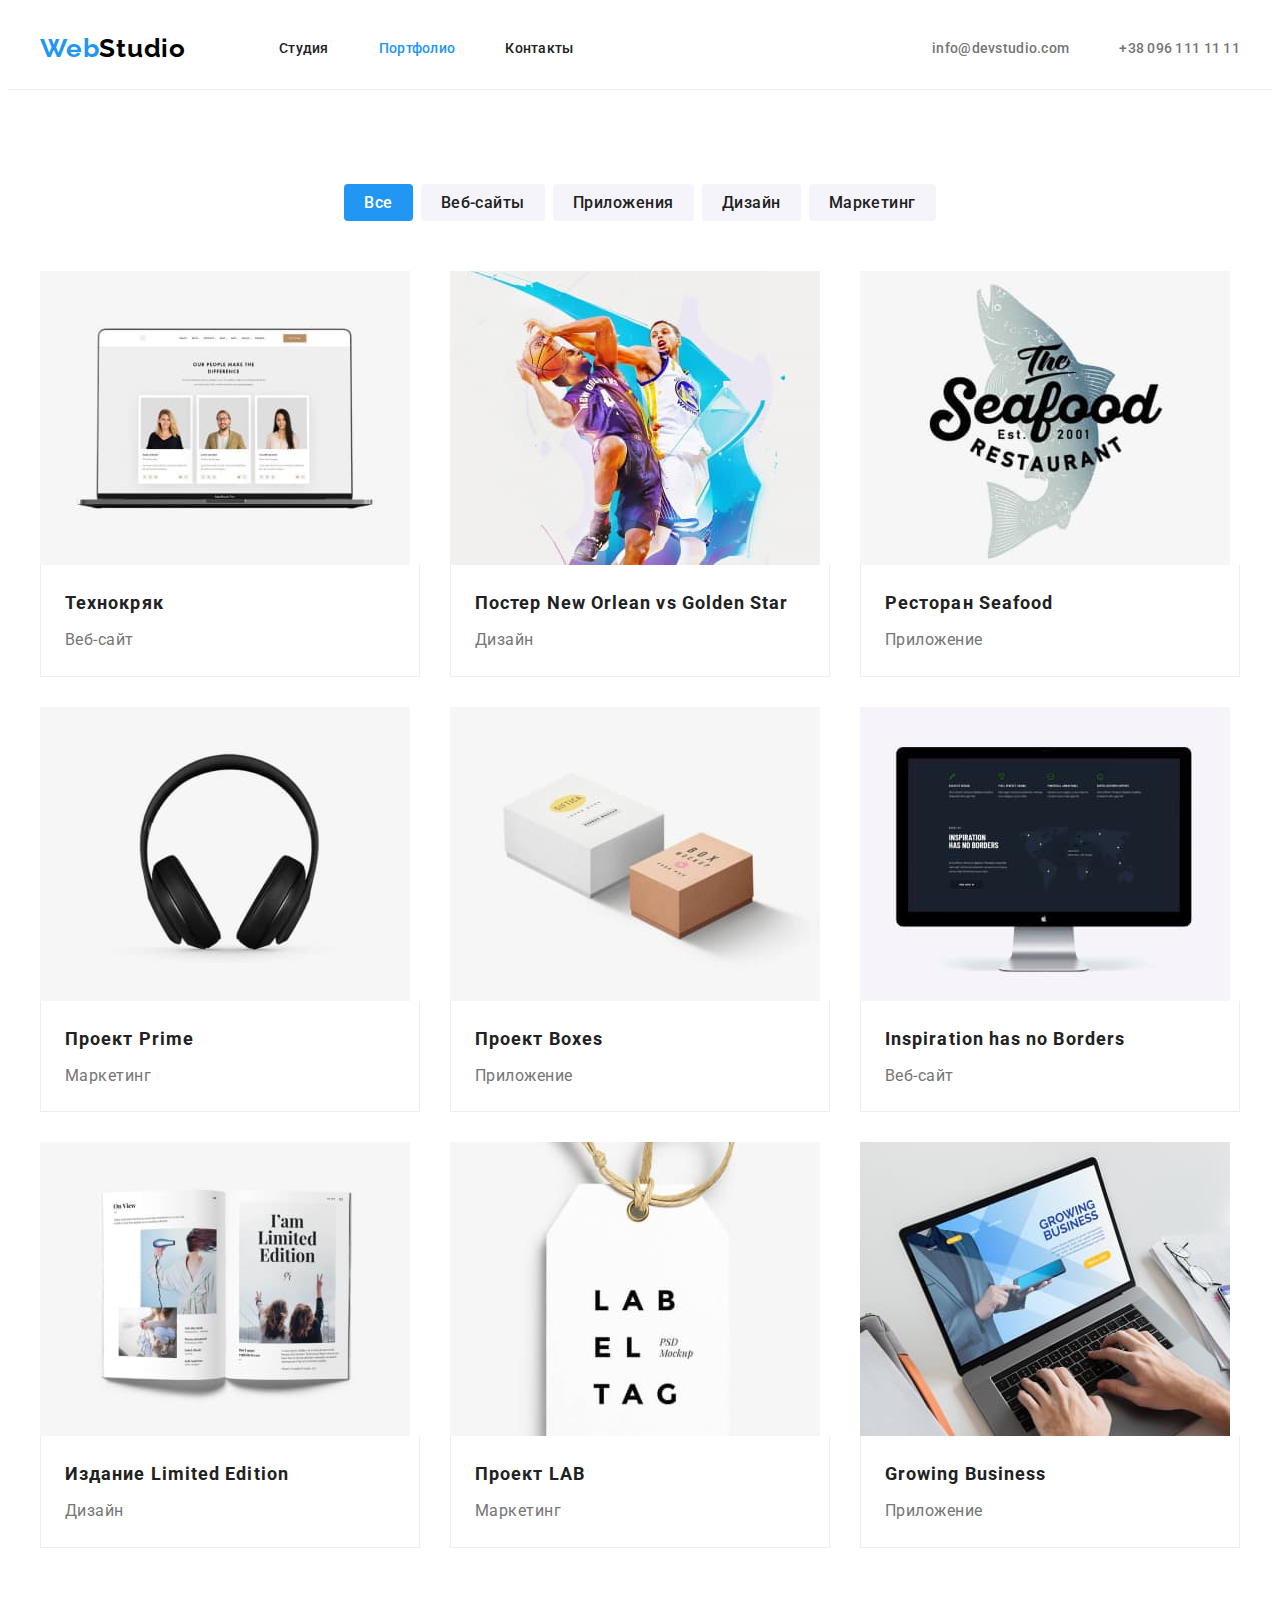
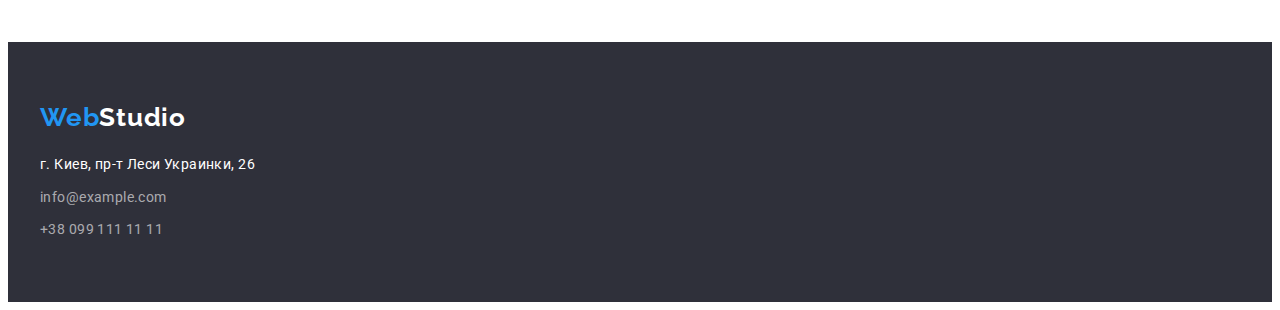
==== portfolio.html @ b58d5ba0 "clone" ====
<!DOCTYPE html>
<html lang="ru">
    <head>
        <meta charset="UTF-8" />
        <meta http-equiv="X-UA-Compatible" content="IE=edge" />
        <meta name="viewport" content="width=device-width, initial-scale=1.0" />
        <title>WebStudio</title>
        <link rel="preconnect" href="https://fonts.googleapis.com" />
        <link rel="preconnect" href="https://fonts.gstatic.com" crossorigin />
        <link
            href="https://fonts.googleapis.com/css2?family=Raleway:wght@700&family=Roboto:wght@400;500;700;900&display=swap"
            rel="stylesheet"
        />
        <link
            rel="stylesheet"
            href="https://cdnjs.cloudflare.com/ajax/libs/modern-normalize/1.1.0/modern-normalize.min.css"
            integrity="sha512-wpPYUAdjBVSE4KJnH1VR1HeZfpl1ub8YT/NKx4PuQ5NmX2tKuGu6U/JRp5y+Y8XG2tV+wKQpNHVUX03MfMFn9Q=="
            crossorigin="anonymous"
            referrerpolicy="no-referrer"
        />
        <link rel="stylesheet" href="./css/style.css" />
    </head>

    <body>
        <!-- HEADER -->
        <header class="header">
            <div class="header-container container">
                <nav class="navigation">
                    <a lang="en" class="logo-header logo" href="./index.html"
                        >Web<span class="logo-accent-header">Studio</span></a
                    >
                    <ul class="nav-list list">
                        <li class="nav-list-item">
                            <a class="nav-list-link" href="./index.html"
                                >Студия</a
                            >
                        </li>
                        <li class="nav-list-item">
                            <a class="nav-list-link current" href=""
                                >Портфолио</a
                            >
                        </li>
                        <li class="nav-list-item">
                            <a class="nav-list-link" href="">Контакты</a>
                        </li>
                    </ul>
                </nav>
                <ul class="contact-list list">
                    <li class="contact-list-item">
                        <a
                            class="contact-list-link"
                            href="mailto:info@devstudio.com"
                            >info@devstudio.com</a
                        >
                    </li>
                    <li class="contact-list-item">
                        <a class="contact-list-link" href="tel:+380961111111"
                            >+38 096 111 11 11</a
                        >
                    </li>
                </ul>
            </div>
        </header>

        <main>
            <section class="portfolio">
                <div class="portfolio-container container">
                    <h1 class="title-portfolio visually-hidden">Наши работы</h1>
                    <ul class="filter list">
                        <li class="filter-item">
                            <button
                                class="filter-item-button current"
                                type="button"
                            >
                                Все
                            </button>
                        </li>
                        <li class="filter-item">
                            <button class="filter-item-button" type="button">
                                Веб-сайты
                            </button>
                        </li>
                        <li class="filter-item">
                            <button class="filter-item-button" type="button">
                                Приложения
                            </button>
                        </li>
                        <li class="filter-item">
                            <button class="filter-item-button" type="button">
                                Дизайн
                            </button>
                        </li>
                        <li class="filter-item">
                            <button class="filter-item-button" type="button">
                                Маркетинг
                            </button>
                        </li>
                    </ul>
                    <ul class="portfolio-list list">
                        <li class="portfolio-item">
                            <a class="project-card" href="">
                                <img
                                    src="./images/laptop.jpg"
                                    alt="Наши люди"
                                    width="370"
                                />
                                <div class="portfolio-description">
                                    <h2 class="project-name">Технокряк</h2>
                                    <p class="project-type">Веб-сайт</p>
                                </div>
                            </a>
                        </li>
                        <li class="portfolio-item">
                            <a class="project-card" href="">
                                <img
                                    src="./images/basketball.jpg"
                                    alt="Баскетбол"
                                    width="370"
                                />
                                <div class="portfolio-description">
                                    <h2 class="project-name">
                                        Постер
                                        <span lang="en"
                                            >New Orlean vs Golden Star</span
                                        >
                                    </h2>
                                    <p class="project-type">Дизайн</p>
                                </div>
                            </a>
                        </li>
                        <li class="portfolio-item">
                            <a class="project-card" href="">
                                <img
                                    src="./images/seafood.jpg"
                                    alt="Ресторан морской еды"
                                    width="370"
                                />
                                <div class="portfolio-description">
                                    <h2 class="project-name">
                                        Ресторан <span lang="en">Seafood</span>
                                    </h2>
                                    <p class="project-type">Приложение</p>
                                </div>
                            </a>
                        </li>
                        <li class="portfolio-item">
                            <a class="project-card" href="">
                                <img
                                    src="./images/headphones.jpg"
                                    alt="Наушники"
                                    width="370"
                                />
                                <div class="portfolio-description">
                                    <h2 class="project-name">
                                        Проект <span lang="en">Prime</span>
                                    </h2>
                                    <p class="project-type">Маркетинг</p>
                                </div>
                            </a>
                        </li>
                        <li class="portfolio-item">
                            <a class="project-card" href="">
                                <img
                                    src="./images/boxes.jpg"
                                    alt="Коробки"
                                    width="370"
                                />
                                <div class="portfolio-description">
                                    <h2 class="project-name">
                                        Проект <span lang="en">Boxes</span>
                                    </h2>
                                    <p class="project-type">Приложение</p>
                                </div>
                            </a>
                        </li>
                        <li class="portfolio-item">
                            <a class="project-card" href="">
                                <img
                                    src="./images/pc.jpg"
                                    alt="Вдохновение не имеет границ"
                                    width="370"
                                />
                                <div class="portfolio-description">
                                    <h2 lang="en" class="project-name">
                                        Inspiration has no Borders
                                    </h2>
                                    <p class="project-type">Веб-сайт</p>
                                </div>
                            </a>
                        </li>
                        <li class="portfolio-item">
                            <a class="project-card" href="">
                                <img
                                    src="./images/magazine.jpg"
                                    alt="Ограниченное издание"
                                    width="370"
                                />
                                <div class="portfolio-description">
                                    <h2 class="project-name">
                                        Издание
                                        <span lang="en">Limited Edition</span>
                                    </h2>
                                    <p class="project-type">Дизайн</p>
                                </div>
                            </a>
                        </li>
                        <li class="portfolio-item">
                            <a class="project-card" href="">
                                <img
                                    src="./images/label-tag.jpg"
                                    alt="Проект ярлык"
                                    width="370"
                                />
                                <div class="portfolio-description">
                                    <h2 class="project-name">
                                        Проект <span lang="en">LAB</span>
                                    </h2>
                                    <p class="project-type">Маркетинг</p>
                                </div>
                            </a>
                        </li>
                        <li class="portfolio-item">
                            <a class="project-card" href="">
                                <img
                                    src="./images/laptop-typing.jpg"
                                    alt="Растущий бизнес"
                                    width="370"
                                />
                                <div class="portfolio-description">
                                    <h2 lang="en" class="project-name">
                                        Growing Business
                                    </h2>
                                    <p class="project-type">Приложение</p>
                                </div>
                            </a>
                        </li>
                    </ul>
                </div>
            </section>
        </main>

        <footer class="footer">
            <div class="footer-container container">
                <a class="logo-footer logo" lang="en" href="./index.html"
                    >Web<span class="logo-accent-footer">Studio</span></a
                >
                <address>
                    <ul class="contact-list-footer list">
                        <li class="contact-list-item">
                            <a
                                class="contact-list-link"
                                href="https://goo.gl/maps/PYqKrLdg8AjsLL8RA"
                                target="_blank"
                                rel="noopener noreferrer"
                                ><span class="legal-address"
                                    >г. Киев, пр-т Леси Украинки, 26</span
                                ></a
                            >
                        </li>
                        <li class="contact-list-item">
                            <a
                                class="contact-list-footer link"
                                href="mailto:info@example.com"
                                >info@example.com</a
                            >
                        </li>
                        <li class="contact-list-item">
                            <a
                                class="contact-list-footer link"
                                href="tel:+380961111111"
                                >+38 099 111 11 11</a
                            >
                        </li>
                    </ul>
                </address>
            </div>
        </footer>
    </body>
</html>
---- css/style.css ----
:root {
    --primary-font-family: 'Roboto', sans-serif;
    --secondary-font-family: 'Raleway', sans-serif;
    --primary-text-color-theme-dark: #212121;
    --secondary-text-color-theme-dark: #757575;
    --text-color-theme-light: #ffffff;
    --accent-color: #2196f3;
    --background-dark-theme: #2f303a;
    --background-light-theme: #f5f4fa;
    --logo-accent-header: #000000;
    --button-background-hover-focus: #188ce8;
    --text-color-contact: rgba(255, 255, 255, 0.6);
    --border-color: #ececec;
}

body {
    font-family: var(--primary-font-family);
    font-size: 14px;
    letter-spacing: 0.03em;

    color: var(--primary-text-color-theme-dark);
}

h1,
h2,
h3,
h4,
h5,
h6,
p {
    margin-top: 0;
    margin-bottom: 0;
}

ul,
ol {
    margin-top: 0;
    margin-bottom: 0;
    padding-left: 0;
}

.list {
    list-style: none;
}

a {
    text-decoration: none;
}

.container {
    width: 1200px;
    padding-left: 15px;
    padding-right: 15px;
    margin-left: auto;
    margin-right: auto;
}

img {
    display: block;
    max-width: 100%;
    height: auto;
}

/*=====START COMPONENTS=====*/

.logo {
    font-family: var(--secondary-font-family);
    font-weight: 700;
    font-size: 26px;
    line-height: 1.2;
    letter-spacing: 0.03em;

    color: var(--accent-color);
}

.logo-accent-header {
    color: var(--logo-accent-header);
}

.logo-accent-footer {
    color: var(--text-color-theme-light);
}

.modal-btn {
    font-family: inherit;
    font-weight: 700;
    font-size: 16px;
    line-height: 1.87;
    letter-spacing: 0.06em;

    min-width: 200px;
    padding: 10px 16px;
    border: none;
    border-radius: 4px;
    margin-top: 30px;

    box-sizing: border-box;
    box-shadow: 0px 4px 4px rgba(0, 0, 0, 0.15);
    background-color: var(--accent-color);
    color: var(--text-color-theme-light);

    cursor: pointer;
}

.modal-btn:hover,
.modal-btn:focus {
    background-color: var(--button-background-hover-focus);
    color: var(--text-color-theme-light);
}

.title {
    font-weight: 700;
    font-size: 36px;
    line-height: 1.2;
    letter-spacing: 0.03em;

    color: var(--primary-text-color-theme-dark);
}

.visually-hidden {
    position: absolute;
    width: 1px;
    height: 1px;
    margin: -1px;
    padding: 0;
    overflow: hidden;
    border: 0;
    clip: rect(0 0 0 0);
}

section {
    padding-top: 94px;
    padding-bottom: 94px;
}

/*=====END COMPONENTS=====*/

/*=====START HEADER=====*/

.header {
    border-bottom: 1px solid var(--border-color);
}

.header-container {
    display: flex;
    align-items: center;
}

.navigation {
    display: flex;
    align-items: center;
}

.nav-list {
    display: flex;
}

.nav-list-item:not(:last-child) {
    margin-right: 50px;
}

.contact-list {
    display: flex;
    align-items: center;
    margin-left: auto;
}

.contact-list > .contact-list-item:not(:last-child) {
    margin-right: 50px;
}

.accent link {
    color: var(--accent-color);
}

.logo-header {
    margin-right: 93px;
}

.nav-list-link {
    display: block;
    font-weight: 500;
    font-size: 14px;
    line-height: 1.2;
    letter-spacing: 0.02em;
    padding-top: 32px;
    padding-bottom: 32px;

    color: var(--primary-text-color-theme-dark);
}

.nav-list-link.current {
    color: var(--accent-color);
}

.nav-list-link:hover,
.nav-list-link:focus {
    color: var(--accent-color);
}

.contact-list-link {
    font-weight: 500;
    font-size: 14px;
    line-height: 1.2;
    letter-spacing: 0.02em;

    color: var(--secondary-text-color-theme-dark);
}

.contact-list-link:hover,
.contact-list-link:focus {
    color: var(--accent-color);
}

/*=====END HEADER=====*/

/*=====START HERO=====*/

.hero {
    text-align: center;
    padding-top: 200px;
    padding-bottom: 200px;

    background-color: var(--background-dark-theme);
}

.main-title {
    font-weight: 900;
    font-size: 44px;
    line-height: 1.4;
    letter-spacing: 0.06em;
    text-transform: uppercase;
    text-align: center;

    width: 696px;
    margin: 0px auto;

    color: var(--text-color-theme-light);
}

/*=====END HERO=====*/

/*=====START BENEFITS=====*/

.subtitle {
    font-weight: 700;
    font-size: 14px;
    line-height: 1.2;
    letter-spacing: 0.03em;
    text-transform: uppercase;

    margin-bottom: 10px;

    color: var(--primary-text-color-theme-dark);
}

.description {
    font-size: 14px;
    line-height: 1.7;
    letter-spacing: 0.03em;

    width: 270px;

    color: var(--secondary-text-color-theme-dark);
}

.benefits-list-item:not(:last-child) {
    margin-right: 30px;
}

.benefits-list {
    display: flex;
}

.services {
    padding-top: 0;
}

/*=====END BENEFITS======*/

/*=====START SERVICES=====*/

.services-title {
    margin-bottom: 50px;
    text-align: center;
}

.services-list {
    display: flex;
}

.services-list-item:not(:last-child) {
    margin-right: 30px;
}

/*=====END SERVICES=====*/

/*=====START TEAM=====*/

.team {
    background-color: var(--background-light-theme);
}

.team-title {
    text-align: center;

    margin-bottom: 50px;
}

.employees-list {
    display: flex;
}

.employee-card:not(:last-child) {
    margin-right: 30px;
}

.employee-card {
    box-shadow: 0px 1px 3px rgba(0, 0, 0, 0.12), 0px 1px 1px rgba(0, 0, 0, 0.14),
        0px 2px 1px rgba(0, 0, 0, 0.2);
    border-radius: 0px 0px 4px 4px;

    background-color: var(--text-color-theme-light);
}

.employee-name {
    font-weight: 500;
    font-size: 16px;
    line-height: 1.2;
    letter-spacing: 0.03em;
    text-align: center;

    margin: 30px 55px 10px;

    color: var(--primary-text-color-theme-dark);
}

.employee-position {
    font-size: 16px;
    line-height: 1.2;
    letter-spacing: 0.03em;
    text-align: center;

    margin: 0px 55px 30px;

    color: var(--secondary-text-color-theme-dark);
}

/*=====END TEAM=====*/

/*=====START PORTFOLIO=====*/

.title-portfolio {
    font-weight: 900;
    font-size: 44px;
    line-height: 1.4;
    letter-spacing: 0.04em;
    text-transform: uppercase;

    color: var(--primary-text-color-theme-dark);
}

.filter {
    display: flex;
    justify-content: center;

    margin-bottom: 50px;
}

.filter-item-button {
    font-family: inherit;
    font-weight: 500;
    font-size: 16px;
    line-height: 1.6;
    letter-spacing: 0.03em;

    box-sizing: border-box;
    border-radius: 4px;
    padding: 6px 20px;
    border: none;

    background-color: var(--background-light-theme);
    color: var(--primary-text-color-theme-dark);

    cursor: pointer;
}

.filter-item-button:hover,
.filter-item-button:focus,
.filter-item-button.current {
    background-color: var(--accent-color);
    color: var(--text-color-theme-light);
}

.filter-item:not(:last-child) {
    margin-right: 8px;
}

.portfolio-list {
    display: flex;
    flex-wrap: wrap;
    margin-right: -30px;
    margin-bottom: -30px;
}

.portfolio-item {
    margin-right: 30px;
    margin-bottom: 30px;
    flex-basis: calc((100% - 3 * 30px) / 3);
}

.project-card {
    background-color: var(--text-color-theme-light);
}

.portfolio-description {
    background: #ffffff;
    border: 1px solid #eeeeee;
    box-sizing: border-box;
    border-top: none;

    padding: 20px 24px;
}

.project-name {
    font-weight: 700;
    font-size: 18px;
    line-height: 2;
    letter-spacing: 0.06em;
    margin-bottom: 4px;

    color: var(--primary-text-color-theme-dark);
}

.project-type {
    font-size: 16px;
    line-height: 1.9;
    letter-spacing: 0.03em;

    color: var(--secondary-text-color-theme-dark);
}

/*=====END PORTFOLIO=====*/

/*=====START FOOTER=====*/

.footer {
    background-color: var(--background-dark-theme);

    padding-top: 60px;
    padding-bottom: 60px;
}

.logo-footer {
    display: inline-block;

    margin-bottom: 20px;
}

.contact-list-footer > .contact-list-item:not(:last-child) {
    margin-bottom: 9px;
}

.legal-address {
    font-weight: 400;
    font-size: 14px;
    line-height: 1.7;
    letter-spacing: 0.03em;

    color: var(--text-color-theme-light);
}

.legal-address:hover,
.legal-address:focus {
    color: var(--accent-color);
}

.contact-list-footer {
    font-size: 14px;
    line-height: 1.7;
    letter-spacing: 0.03em;
    font-style: normal;

    color: rgba(255, 255, 255, 0.6);
}

.contact-list-footer:hover,
.contact-list-footer:focus {
    color: var(--accent-color);
}

/*=====END FOOTER=====*/
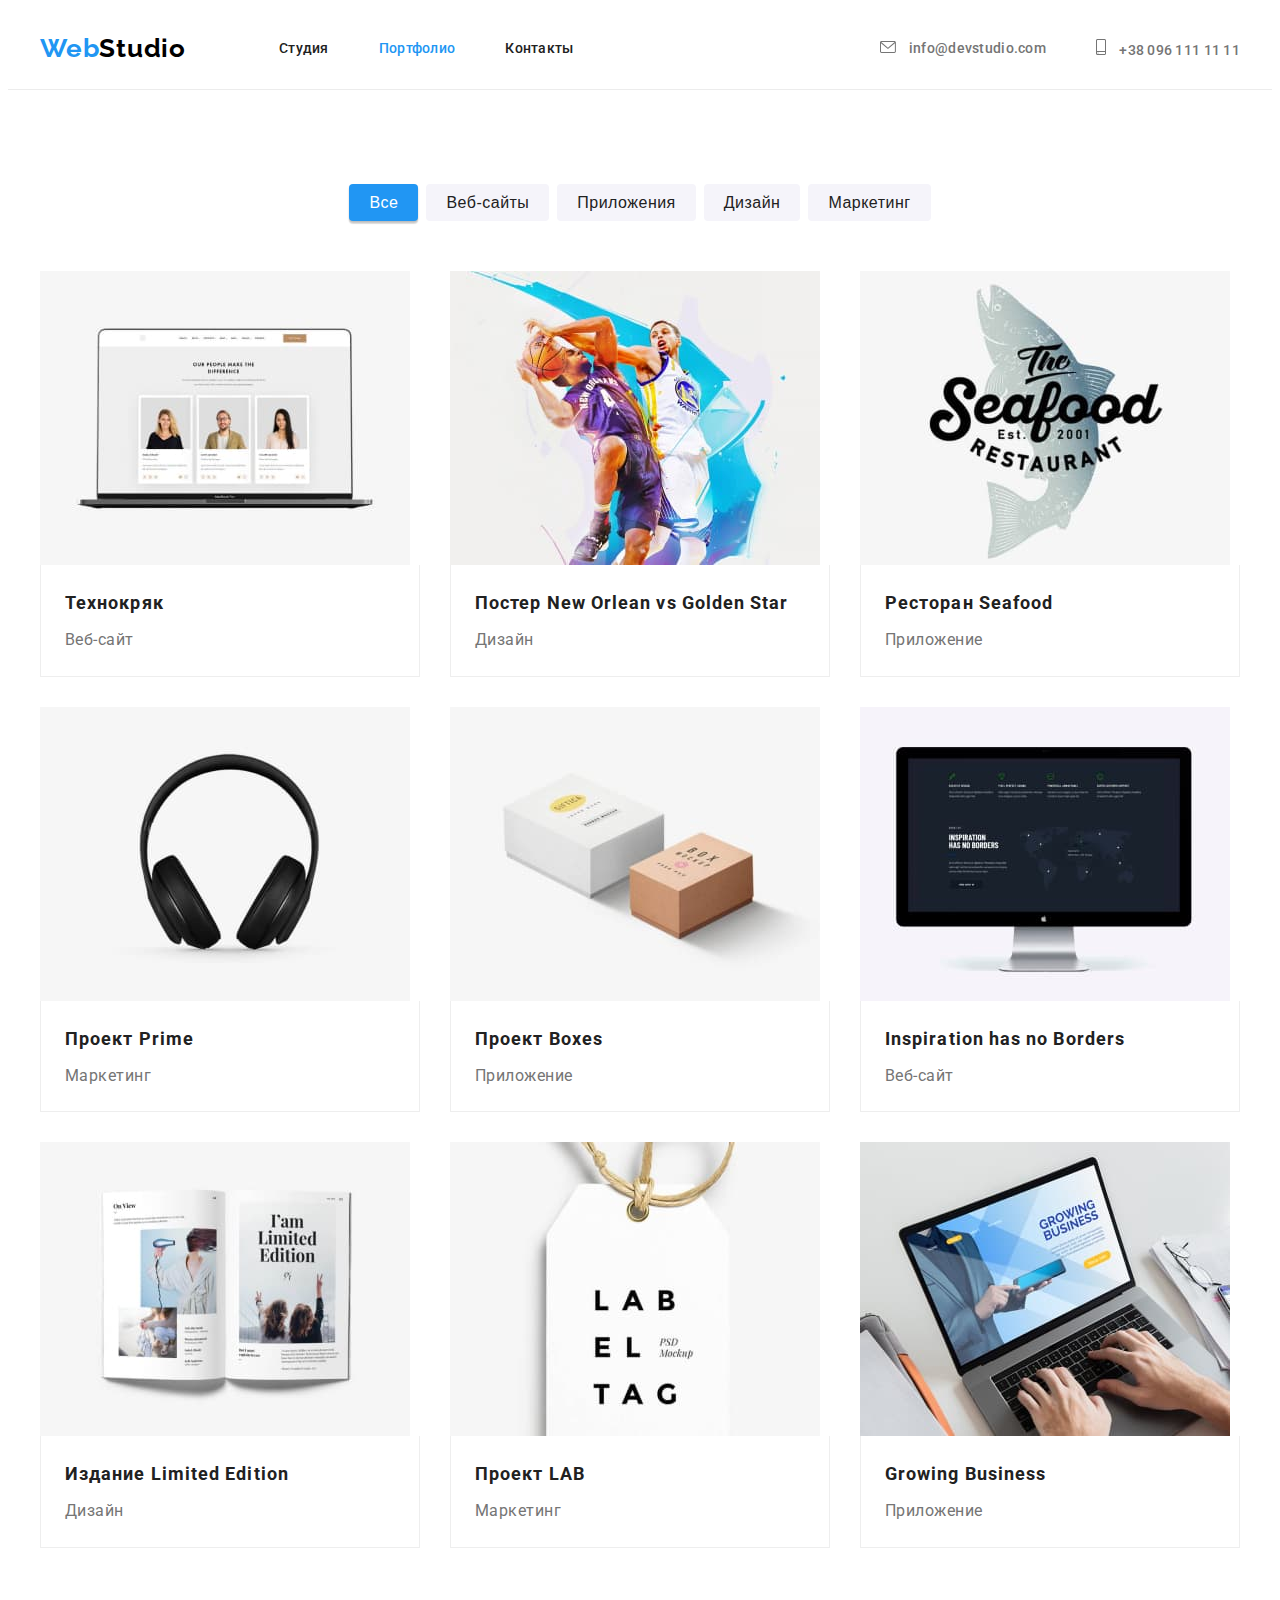
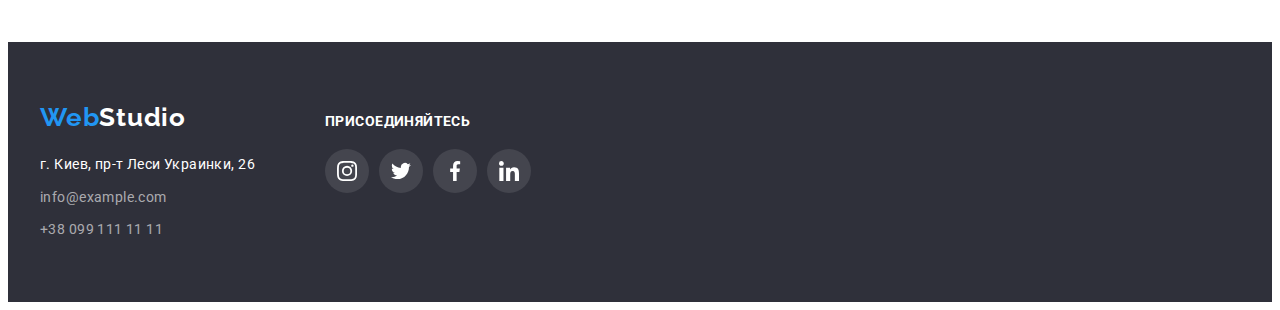
==== commit 2b20b78a: "final-add" ====
--- a/portfolio.html
+++ b/portfolio.html
@@ -50,12 +50,23 @@
                         <a
                             class="contact-list-link"
                             href="mailto:info@devstudio.com"
-                            >info@devstudio.com</a
                         >
+                            <svg class="icon-header" width="16" height="12">
+                                <use
+                                    href="./images/icons.svg#icon-envelope"
+                                ></use>
+                            </svg>
+                            info@devstudio.com
+                        </a>
                     </li>
                     <li class="contact-list-item">
-                        <a class="contact-list-link" href="tel:+380961111111"
-                            >+38 096 111 11 11</a
+                        <a class="contact-list-link" href="tel:+380961111111">
+                            <svg class="icon-header" width="10" height="16">
+                                <use
+                                    href="./images/icons.svg#icon-smartphone"
+                                ></use>
+                            </svg>
+                            +38 096 111 11 11</a
                         >
                     </li>
                 </ul>
@@ -241,38 +252,97 @@
 
         <footer class="footer">
             <div class="footer-container container">
-                <a class="logo-footer logo" lang="en" href="./index.html"
-                    >Web<span class="logo-accent-footer">Studio</span></a
-                >
-                <address>
-                    <ul class="contact-list-footer list">
-                        <li class="contact-list-item">
-                            <a
-                                class="contact-list-link"
-                                href="https://goo.gl/maps/PYqKrLdg8AjsLL8RA"
-                                target="_blank"
-                                rel="noopener noreferrer"
-                                ><span class="legal-address"
-                                    >г. Киев, пр-т Леси Украинки, 26</span
-                                ></a
-                            >
-                        </li>
-                        <li class="contact-list-item">
-                            <a
-                                class="contact-list-footer link"
-                                href="mailto:info@example.com"
-                                >info@example.com</a
-                            >
-                        </li>
-                        <li class="contact-list-item">
-                            <a
-                                class="contact-list-footer link"
-                                href="tel:+380961111111"
-                                >+38 099 111 11 11</a
-                            >
+                <div class="footer-first-column">
+                    <a class="logo-footer logo" lang="en" href="./index.html"
+                        >Web<span class="logo-accent-footer">Studio</span></a
+                    >
+                    <address>
+                        <ul class="contact-list-footer list">
+                            <li class="contact-list-item">
+                                <a
+                                    class="contact-list-link"
+                                    href="https://goo.gl/maps/PYqKrLdg8AjsLL8RA"
+                                    target="_blank"
+                                    rel="noopener noreferrer"
+                                    ><span class="legal-address"
+                                        >г. Киев, пр-т Леси Украинки, 26</span
+                                    ></a
+                                >
+                            </li>
+                            <li class="contact-list-item">
+                                <a
+                                    class="contact-list-footer link"
+                                    href="mailto:info@example.com"
+                                    >info@example.com</a
+                                >
+                            </li>
+                            <li class="contact-list-item">
+                                <a
+                                    class="contact-list-footer link"
+                                    href="tel:+380961111111"
+                                    >+38 099 111 11 11</a
+                                >
+                            </li>
+                        </ul>
+                    </address>
+                </div>
+                <div class="subscription-buttons">
+                    <p class="join">Присоединяйтесь</p>
+                    <ul class="social-link-list-footer list">
+                        <li class="social-list-item-footer">
+                            <a href="" class="social-link-footer">
+                                <svg
+                                    class="social-link-logo-footer"
+                                    width="20"
+                                    height="20"
+                                >
+                                    <use
+                                        href="./images/icons.svg#icon-instagram"
+                                    ></use>
+                                </svg>
+                            </a>
+                        </li>
+                        <li class="social-list-item-footer">
+                            <a href="" class="social-link-footer">
+                                <svg
+                                    class="social-link-logo-footer"
+                                    width="20"
+                                    height="20"
+                                >
+                                    <use
+                                        href="./images/icons.svg#icon-twitter"
+                                    ></use>
+                                </svg>
+                            </a>
+                        </li>
+                        <li class="social-list-item-footer">
+                            <a href="" class="social-link-footer">
+                                <svg
+                                    class="social-link-logo-footer"
+                                    width="20"
+                                    height="20"
+                                >
+                                    <use
+                                        href="./images/icons.svg#icon-facebook"
+                                    ></use>
+                                </svg>
+                            </a>
+                        </li>
+                        <li class="social-list-item-footer">
+                            <a href="" class="social-link-footer">
+                                <svg
+                                    class="social-link-logo-footer"
+                                    width="20"
+                                    height="20"
+                                >
+                                    <use
+                                        href="./images/icons.svg#icon-linkedin"
+                                    ></use>
+                                </svg>
+                            </a>
                         </li>
                     </ul>
-                </address>
+                </div>
             </div>
         </footer>
     </body>
--- a/css/style.css
+++ b/css/style.css
@@ -11,6 +11,7 @@
     --button-background-hover-focus: #188ce8;
     --text-color-contact: rgba(255, 255, 255, 0.6);
     --border-color: #ececec;
+    --clients-logo-border: #afb1b8;
 }
 
 body {
@@ -82,7 +83,6 @@
 }
 
 .modal-btn {
-    font-family: inherit;
     font-weight: 700;
     font-size: 16px;
     line-height: 1.87;
@@ -113,6 +113,7 @@
     font-size: 36px;
     line-height: 1.2;
     letter-spacing: 0.03em;
+    text-align: center;
 
     color: var(--primary-text-color-theme-dark);
 }
@@ -161,6 +162,7 @@
 
 .contact-list {
     display: flex;
+
     align-items: center;
     margin-left: auto;
 }
@@ -203,6 +205,7 @@
     font-size: 14px;
     line-height: 1.2;
     letter-spacing: 0.02em;
+    transition: color 0.3s;
 
     color: var(--secondary-text-color-theme-dark);
 }
@@ -210,6 +213,20 @@
 .contact-list-link:hover,
 .contact-list-link:focus {
     color: var(--accent-color);
+}
+
+.icon-header {
+    padding: 0;
+    border: none;
+
+    margin-right: 10px;
+
+    fill: currentColor;
+}
+
+.icon-header:hover,
+.icon-header:focus {
+    fill: var(--accent-color);
 }
 
 /*=====END HEADER=====*/
@@ -222,6 +239,13 @@
     padding-bottom: 200px;
 
     background-color: var(--background-dark-theme);
+    background-image: linear-gradient(
+            rgba(47, 48, 58, 0.4),
+            rgba(47, 48, 58, 0.4)
+        ),
+        url(../images/hero-background.jpg);
+    background-size: cover;
+    background-repeat: no-repeat;
 }
 
 .main-title {
@@ -230,7 +254,6 @@
     line-height: 1.4;
     letter-spacing: 0.06em;
     text-transform: uppercase;
-    text-align: center;
 
     width: 696px;
     margin: 0px auto;
@@ -242,6 +265,18 @@
 
 /*=====START BENEFITS=====*/
 
+.benefits-background {
+    display: flex;
+    background-color: var(--background-light-theme);
+
+    margin-bottom: 30px;
+    padding: 25px 0 25px;
+    width: 270px;
+    border-radius: 4px;
+    align-items: center;
+    justify-content: center;
+}
+
 .subtitle {
     font-weight: 700;
     font-size: 14px;
@@ -264,6 +299,10 @@
     color: var(--secondary-text-color-theme-dark);
 }
 
+.benefits-list-item {
+    display: block;
+}
+
 .benefits-list-item:not(:last-child) {
     margin-right: 30px;
 }
@@ -282,7 +321,6 @@
 
 .services-title {
     margin-bottom: 50px;
-    text-align: center;
 }
 
 .services-list {
@@ -302,8 +340,6 @@
 }
 
 .team-title {
-    text-align: center;
-
     margin-bottom: 50px;
 }
 
@@ -341,12 +377,106 @@
     letter-spacing: 0.03em;
     text-align: center;
 
-    margin: 0px 55px 30px;
+    margin: 0px 55px;
 
     color: var(--secondary-text-color-theme-dark);
 }
 
+.social-links {
+    margin: 16px 32px 32px 30px;
+}
+
+.social-link-list {
+    display: flex;
+    align-items: center;
+    justify-content: center;
+}
+
+.social-list-item:not(:last-child) {
+    margin-right: 10px;
+}
+
+.social-link {
+    display: flex;
+    align-items: center;
+    justify-content: center;
+    width: 44px;
+    height: 44px;
+    background: #ffffff;
+    border-radius: 50%;
+}
+
+.social-link:hover,
+.social-link:focus {
+    background-color: var(--accent-color);
+}
+
+.social-link-logo {
+    fill: var(--clients-logo-border);
+}
+
+.social-link:hover .social-link-logo,
+.social-link:focus .social-link-logo {
+    fill: var(--text-color-theme-light);
+}
+
 /*=====END TEAM=====*/
+
+/*=====START CLIENTS=====*/
+
+.clients-title {
+    margin-bottom: 50px;
+}
+
+.clients-list {
+    display: flex;
+    align-items: center;
+    justify-content: center;
+}
+
+.clients-list > .clients-list-item {
+    display: flex;
+    align-items: center;
+    justify-content: center;
+
+    width: 170px;
+    height: 92px;
+
+    border: 1px solid var(--clients-logo-border);
+    box-sizing: border-box;
+    border-radius: 4px;
+}
+
+.clients-list-item:hover,
+.clients-list-item:focus {
+    border-color: var(--accent-color);
+}
+
+.clients-list-item:not(:last-child) {
+    margin-right: 30px;
+}
+
+.clients-link {
+    display: block;
+    align-items: center;
+    justify-content: center;
+
+    width: 170px;
+    height: 92px;
+
+    padding: 16px 32px;
+}
+
+.clients-link:hover .clients-logo,
+.clients-link:focus .clients-logo {
+    fill: var(--accent-color);
+}
+
+.clients-logo {
+    fill: var(--clients-logo-border);
+}
+
+/*=====END CLIENTS=====*/
 
 /*=====START PORTFOLIO=====*/
 
@@ -368,7 +498,6 @@
 }
 
 .filter-item-button {
-    font-family: inherit;
     font-weight: 500;
     font-size: 16px;
     line-height: 1.6;
@@ -390,6 +519,8 @@
 .filter-item-button.current {
     background-color: var(--accent-color);
     color: var(--text-color-theme-light);
+    box-shadow: 0px 3px 1px rgba(0, 0, 0, 0.1), 0px 1px 2px rgba(0, 0, 0, 0.08),
+        0px 2px 2px rgba(0, 0, 0, 0.12);
 }
 
 .filter-item:not(:last-child) {
@@ -407,6 +538,12 @@
     margin-right: 30px;
     margin-bottom: 30px;
     flex-basis: calc((100% - 3 * 30px) / 3);
+}
+
+.portfolio-item:hover,
+.portfolio-item:focus {
+    box-shadow: 0px 1px 1px rgba(0, 0, 0, 0.12), 0px 4px 4px rgba(0, 0, 0, 0.06),
+        1px 4px 6px rgba(0, 0, 0, 0.16);
 }
 
 .project-card {
@@ -451,6 +588,11 @@
     padding-bottom: 60px;
 }
 
+.footer-container {
+    display: flex;
+    align-items: baseline;
+}
+
 .logo-footer {
     display: inline-block;
 
@@ -489,4 +631,50 @@
     color: var(--accent-color);
 }
 
+.subscription-buttons {
+    margin-left: 70px;
+}
+
+.join {
+    font-weight: 700;
+    font-size: 14px;
+    line-height: 1.2;
+    letter-spacing: 0.03em;
+    text-transform: uppercase;
+
+    color: var(--text-color-theme-light);
+}
+
+.social-link-footer {
+    display: flex;
+    align-items: center;
+    justify-content: center;
+    width: 44px;
+    height: 44px;
+    background: rgba(255, 255, 255, 0.1);
+    border-radius: 50%;
+}
+
+.social-link-list-footer {
+    display: flex;
+    margin-top: 20px;
+}
+
+.social-list-item-footer:not(:last-child) {
+    margin-right: 10px;
+}
+
+.social-link-footer:hover,
+.social-link-footer:focus {
+    background-color: var(--accent-color);
+}
+
+.social-link-logo-footer {
+    fill: var(--text-color-theme-light);
+}
+
+.social-link-footer:hover .social-link-logo-footer,
+.social-link-footer:focus .social-link-logo-footer {
+    fill: var(--text-color-theme-light);
+}
 /*=====END FOOTER=====*/
